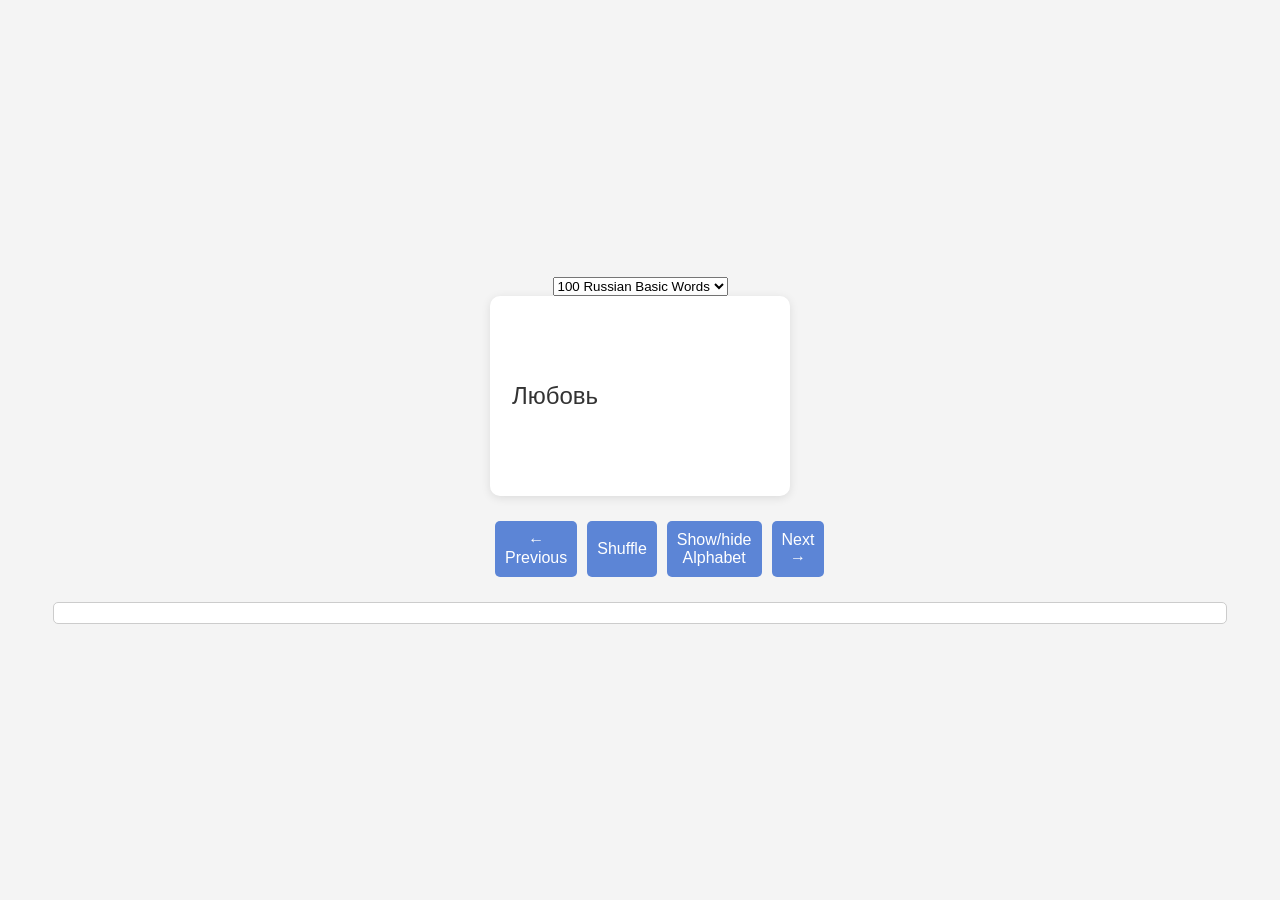
==== index.html @ ea162f00 "alphabet box cosmetic." ====
<!DOCTYPE html>
<html lang="en">
<head>
    <meta charset="UTF-8">
    <meta name="viewport" content="width=device-width, initial-scale=1.0">
    <title>Learn Cyrillic Alphabet</title>
    <style>
        body {
            font-family: Arial, sans-serif;
            background-color: #f4f4f4;
            display: flex;
            flex-direction: column;
            justify-content: center;
            align-items: center;
            height: 100vh;
            margin: 0;
        }
        .card {
            width: 300px;
            height: 200px;
            background-color: #fff;
            border-radius: 10px;
            box-shadow: 0 2px 10px rgba(0, 0, 0, 0.1);
            display: flex;
            justify-content: center;
            align-items: center;
            text-align: center;
            cursor: pointer;
            transition: transform 0.6s;
            transform-style: preserve-3d;
            position: relative;
            margin-bottom: 20px;
        }
        .card.flipped {
            transform: rotateY(180deg);
        }
        .card div {
            /*position: absolute;*/
            backface-visibility: hidden;
            width: 100%;
            height: 100%;
            display: flex;
            flex-direction: column;
            justify-content: center;
            align-items: center;
            font-size: 24px;
        }
        .front {
            color: #333;
        }
        .back {
            color: #555;
            transform: rotateY(180deg);
            display: flex;
            flex-direction: column;
            justify-content: space-between; /* Space out elements vertically */
            align-items: center;
            padding: 20px; /* Add padding for better spacing */
        }

        .pronunciation {
            font-size: 20px;
            color: #2d5c9f;
            font-style: italic;
        }

        .definition {
            font-size: 14px; /* Smaller font size for definition */
            color: #777; /* Lighter color for subtle appearance */
            align-self: flex-end; /* Align definition to the bottom */
        }
        .buttons {
            display: flex;
            justify-content: space-between;
            width: 300px;
        }
        button {
            padding: 10px;
            margin: 5px;
            border: none;
            border-radius: 5px;
            background-color: #5c85d6;
            color: white;
            cursor: pointer;
            font-size: 16px;
        }
        button:hover {
            background-color: #4a6fb5;
        }
        #speakBtn {
            font-size: 14px;
            position: absolute;
            top: 30px;
            left: 10px;
        }
        .wrapper {
            max-height: 300px;
            overflow-y: auto;
            border: 1px solid #ccc;
            border-radius: 5px;
            padding: 10px;
            margin-top: 20px;
            width: 90%;
            background-color: #fff;
        }

        #alphabetContainer{
            display: none; /* Initially hidden */
            
        }

    </style>
</head>
<body>

    <div class="card" id="flashcard">
        <div class="front" id="word">Слово</div>
        <div class="back">
            <div class="pronunciation" id="pronunciation">Slovo</div><span id="speakBtn">🗣️</span>
            <div class="definition" id="definition">Word</div>
        </div>
    </div>

    <div class="buttons">
        <button id="prevBtn">← Previous</button>
        <button id="shuffleBtn">Shuffle</button>
        <button id="toggleCyrillic">Show/hide Alphabet</button>
        <button id="nextBtn">Next →</button>
    </div>
    <div class="wrapper">
        <div id="alphabetContainer" class="alphabetContainer"></div>
    </div>

    <script>
        const dropdown = document.createElement("select");
        dropdown.id = "wordListDropdown";
        dropdown.innerHTML = `
            <option value="russian.json">100 Russian Basic Words</option>
            <option value="kyrgyz.json">50 Kyrgyz Words</option>
            <option value="kazakh.json">50 Kazakh Words</option>
            <option value="tajik.json">50 Tajik Words</option>
            <option value="uzbek.json">50 Uzbek Words</option>
            <option value="english.json">100 English Words</option>
            <option value="custom">Custom...</option>
        `;
        document.body.insertBefore(dropdown, document.body.firstChild);

        let currentIndex = 0;
        let shuffledWords = [];
        let words = []; // Initialize the words variable

        function shuffleArray(array) {
            for (let i = array.length - 1; i > 0; i--) {
                const j = Math.floor(Math.random() * (i + 1));
                [array[i], array[j]] = [array[j], array[i]];
            }
            return array;
        }

        async function loadWords(file) {
            const response = await fetch(file);
            const data = await response.json();
            words = data; // Store the loaded words in the global variable
            shuffledWords = shuffleArray(words);
            currentIndex = 0;
            showWord();
        }

        function showWord() {
            const word = shuffledWords[currentIndex];
            document.getElementById("word").innerText = word.display;
            document.getElementById("pronunciation").innerText = word.pronunciation;
            document.getElementById("definition").innerText = word.definition;
            document.getElementById("flashcard").classList.remove("flipped");
        }
        document.addEventListener("DOMContentLoaded", function() {


            document.getElementById("flashcard").addEventListener("click", function(event) {
                if (event.target.tagName !== "SPAN") { // Prevent flipping when clicking on the sound icon
                    this.classList.toggle("flipped");
                }
            });

            document.getElementById("nextBtn").addEventListener("click", function() {
                document.getElementById("flashcard").classList.remove("flipped");
                this.disabled = true; // Disable the button
                setTimeout(() => {
                    currentIndex = (currentIndex + 1) % shuffledWords.length;
                    showWord();
                    this.disabled = false; // Enable the button
                }, 500); // Delay of 500ms
            });

            document.getElementById("prevBtn").addEventListener("click", function() {
                currentIndex = (currentIndex - 1 + shuffledWords.length) % shuffledWords.length;
                showWord();
            });

            document.getElementById("shuffleBtn").addEventListener("click", function() {
                
                document.getElementById("flashcard").classList.remove("flipped");
                this.disabled = true; // Disable the button
                
                setTimeout(() => {
                    shuffledWords = shuffleArray([...words]);
                    currentIndex = 0;
                    showWord();
                    this.disabled = false; // Enable the button
                }, 500); // Delay of 500ms
                
            });

            dropdown.addEventListener("change", function() {
                const selectedFile = this.value;
                if (selectedFile === "custom") {
                    alert("Custom word list functionality not implemented yet.");
                } else {
                    loadWords(selectedFile);
                }
            });
            document.getElementById("toggleCyrillic").addEventListener("click", async function() {
                console.log("Toggle Cyrillic Alphabet button clicked");
                const alphabetContainer = document.getElementById("alphabetContainer");
                if (alphabetContainer.style.display === "none") {
                    const response = await fetch("cyrillic.html");
                    const alphabetHTML = await response.text();
                    alphabetContainer.innerHTML = alphabetHTML;
                    alphabetContainer.style.display = "block";
                } else {
                    alphabetContainer.style.display = "none";
                }
            });
            document.getElementById("speakBtn").addEventListener("click", function() {
                pronounceWord(shuffledWords[currentIndex].display);
                console.log("Pronouncing word:", shuffledWords[currentIndex].display);
            });
        });

        function pronounceWord(word) {
            const synth = window.speechSynthesis;
            if (synth) {
                const utterance = new SpeechSynthesisUtterance(word);
                utterance.lang = "ru-RU"; // Set language to Russian
                synth.speak(utterance);
            } else {
                console.error("Web Speech API is not supported in this browser.");
            }
        }

        // Load default word list
        loadWords("russian.json");

        // Initial shuffle and word display
        shuffledWords = shuffleArray([...words]);
        showWord();
/*
        const toggleAlphabetButton = document.createElement("button");
        toggleAlphabetButton.innerText = "Toggle Cyrillic Alphabet";
        toggleAlphabetButton.style.marginTop = "20px";
        document.body.appendChild(toggleAlphabetButton);

        const alphabetContainer = document.createElement("div");
        alphabetContainer.id = "alphabetContainer";
        alphabetContainer.style.display = "none";
        alphabetContainer.style.marginTop = "20px";
        document.body.appendChild(alphabetContainer);
*/
    </script>

</body>
</html>
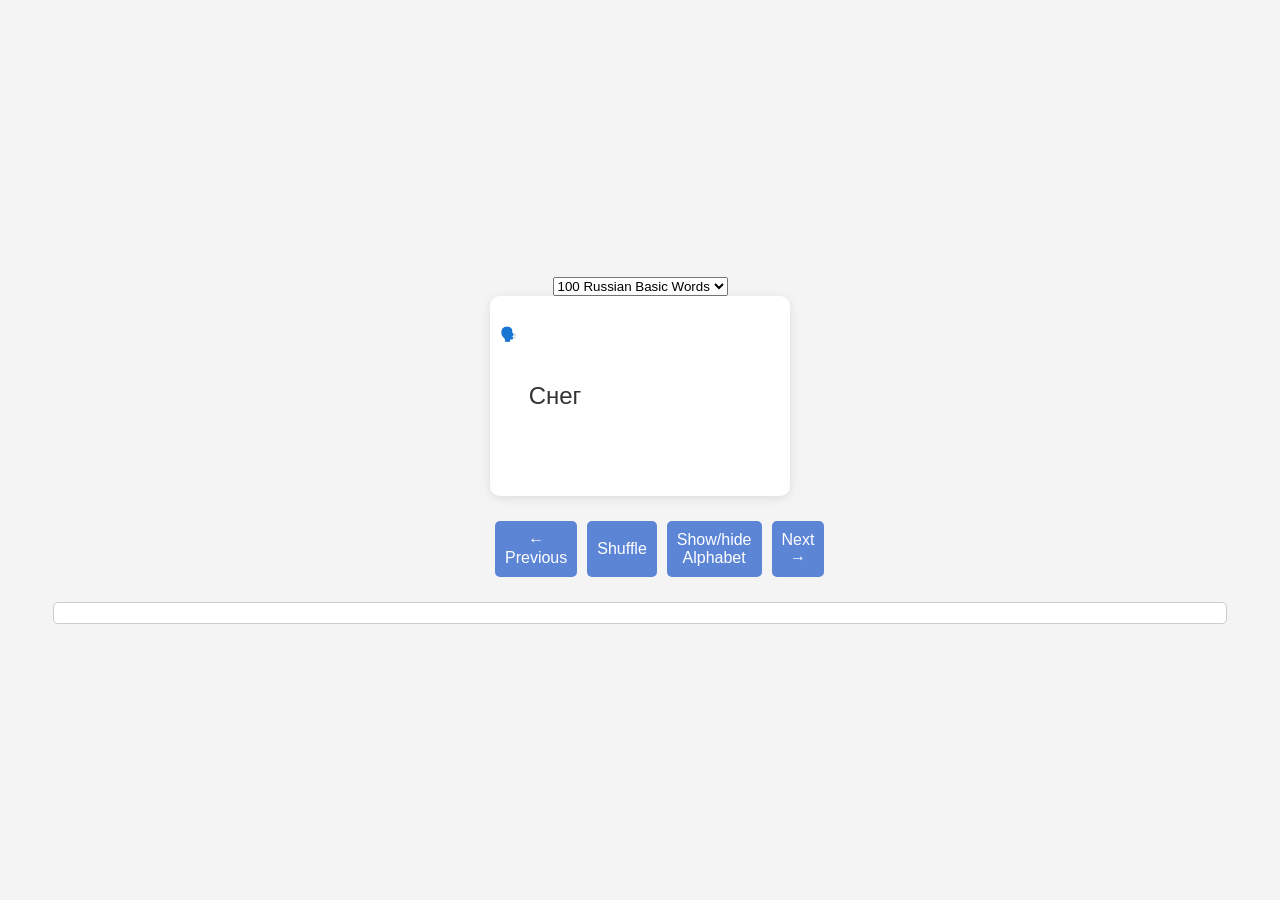
==== commit 119b22e9: "Sound on both sides" ====
--- a/index.html
+++ b/index.html
@@ -114,9 +114,9 @@
 <body>
 
     <div class="card" id="flashcard">
-        <div class="front" id="word">Слово</div>
+        <div class="front" id="word">Слово</div><span id="speakBtn">🗣️</span>
         <div class="back">
-            <div class="pronunciation" id="pronunciation">Slovo</div><span id="speakBtn">🗣️</span>
+            <div class="pronunciation" id="pronunciation">Slovo</div>
             <div class="definition" id="definition">Word</div>
         </div>
     </div>
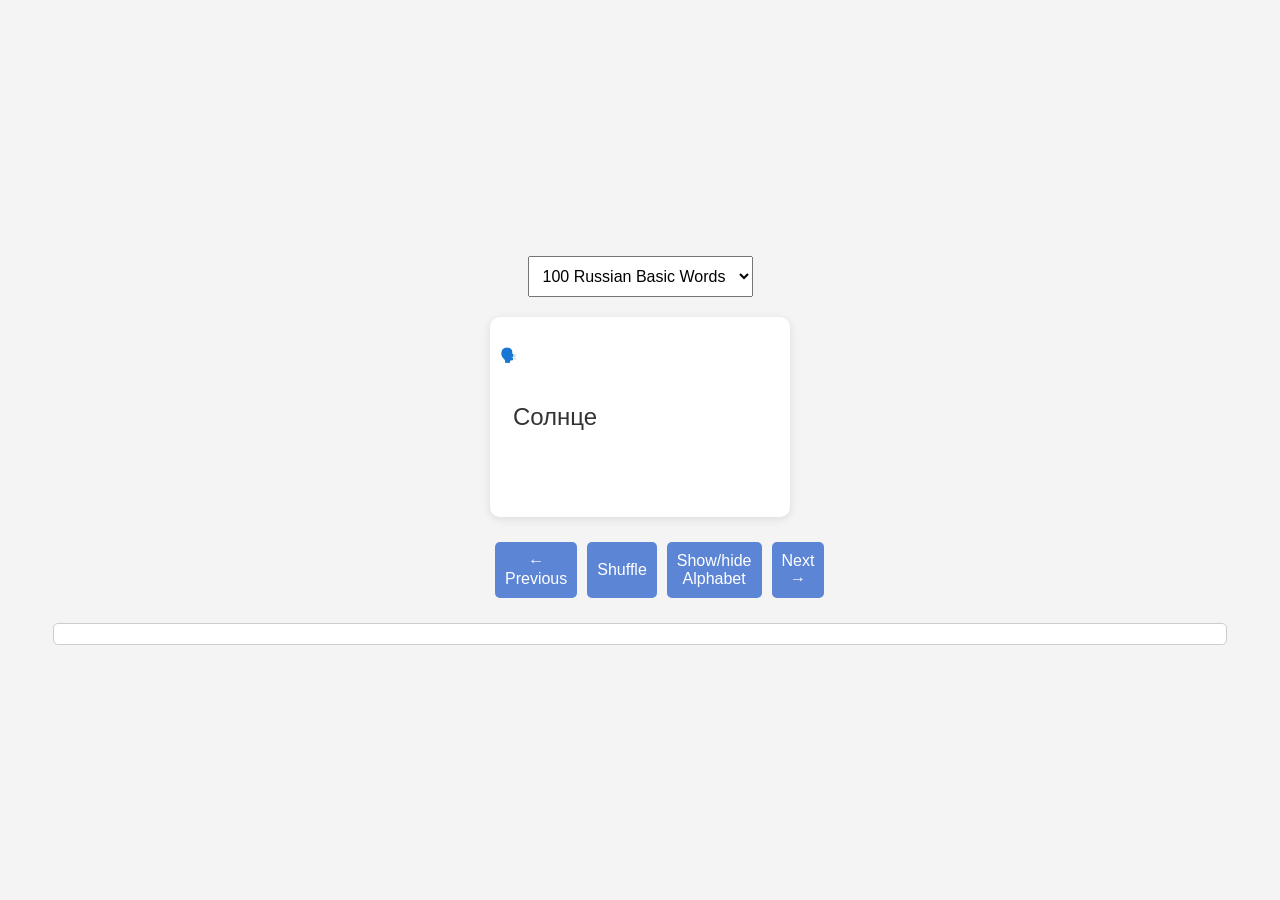
==== commit 7093ab5f: "Bigger dropdown" ====
--- a/index.html
+++ b/index.html
@@ -109,6 +109,12 @@
             
         }
 
+        #wordListDropdown {
+            font-size: 16px; /* Make the dropdown bigger */
+            padding: 10px; /* Add padding for better appearance */
+            margin-bottom: 20px; /* Add margin from the flashcard */
+        }
+
     </style>
 </head>
 <body>
@@ -141,7 +147,7 @@
             <option value="tajik.json">50 Tajik Words</option>
             <option value="uzbek.json">50 Uzbek Words</option>
             <option value="english.json">100 English Words</option>
-            <option value="custom">Custom...</option>
+            
         `;
         document.body.insertBefore(dropdown, document.body.firstChild);
 
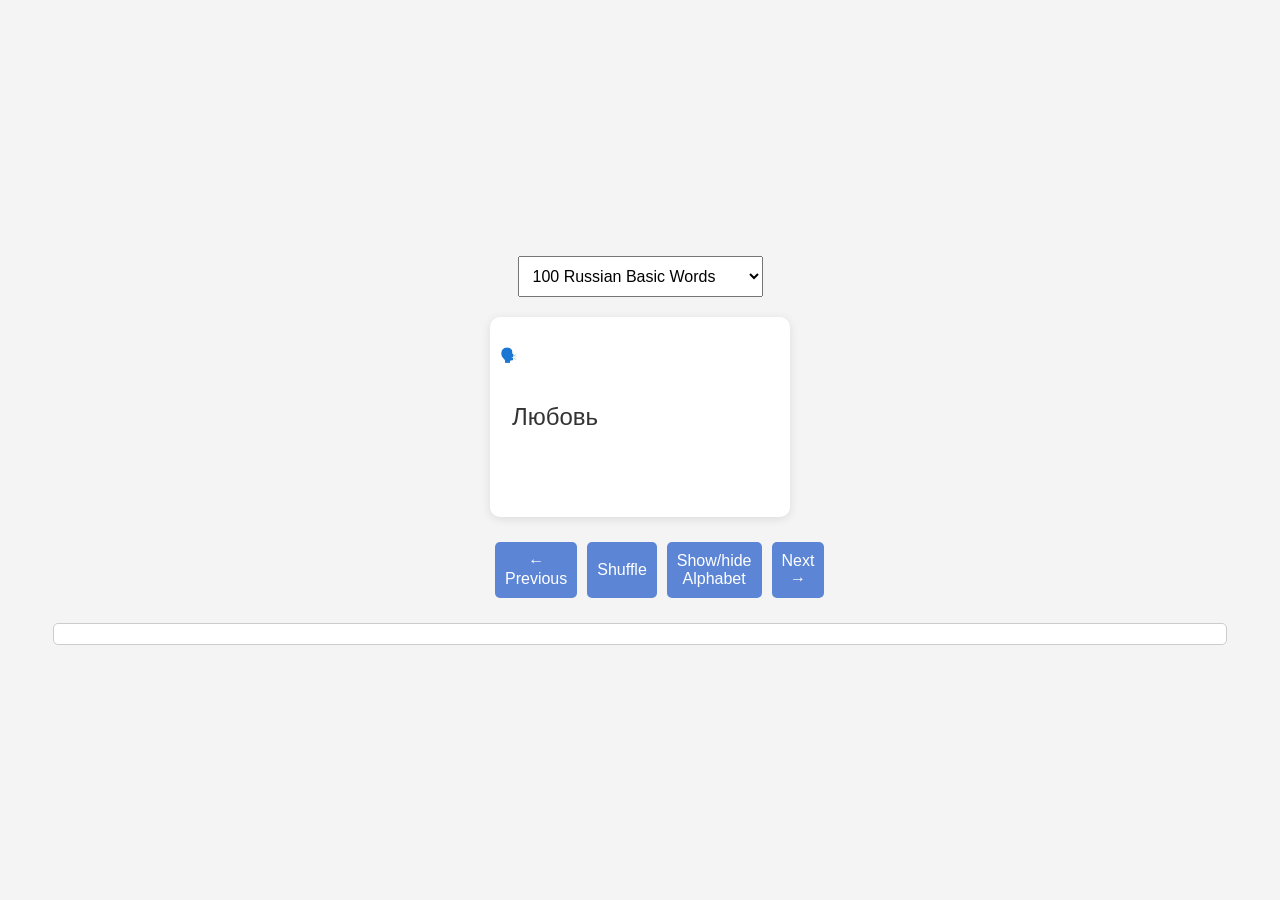
==== commit c0a798e2: "added Greek and English" ====
--- a/index.html
+++ b/index.html
@@ -146,7 +146,9 @@
             <option value="kazakh.json">50 Kazakh Words</option>
             <option value="tajik.json">50 Tajik Words</option>
             <option value="uzbek.json">50 Uzbek Words</option>
-            <option value="english.json">100 English Words</option>
+            <option value="english.json">100 English Words in Cyrillic</option>
+            <option value="english.json">100 English Words in Greek</option>
+            <option value="Greek.json">Greek Words</option>
             
         `;
         document.body.insertBefore(dropdown, document.body.firstChild);
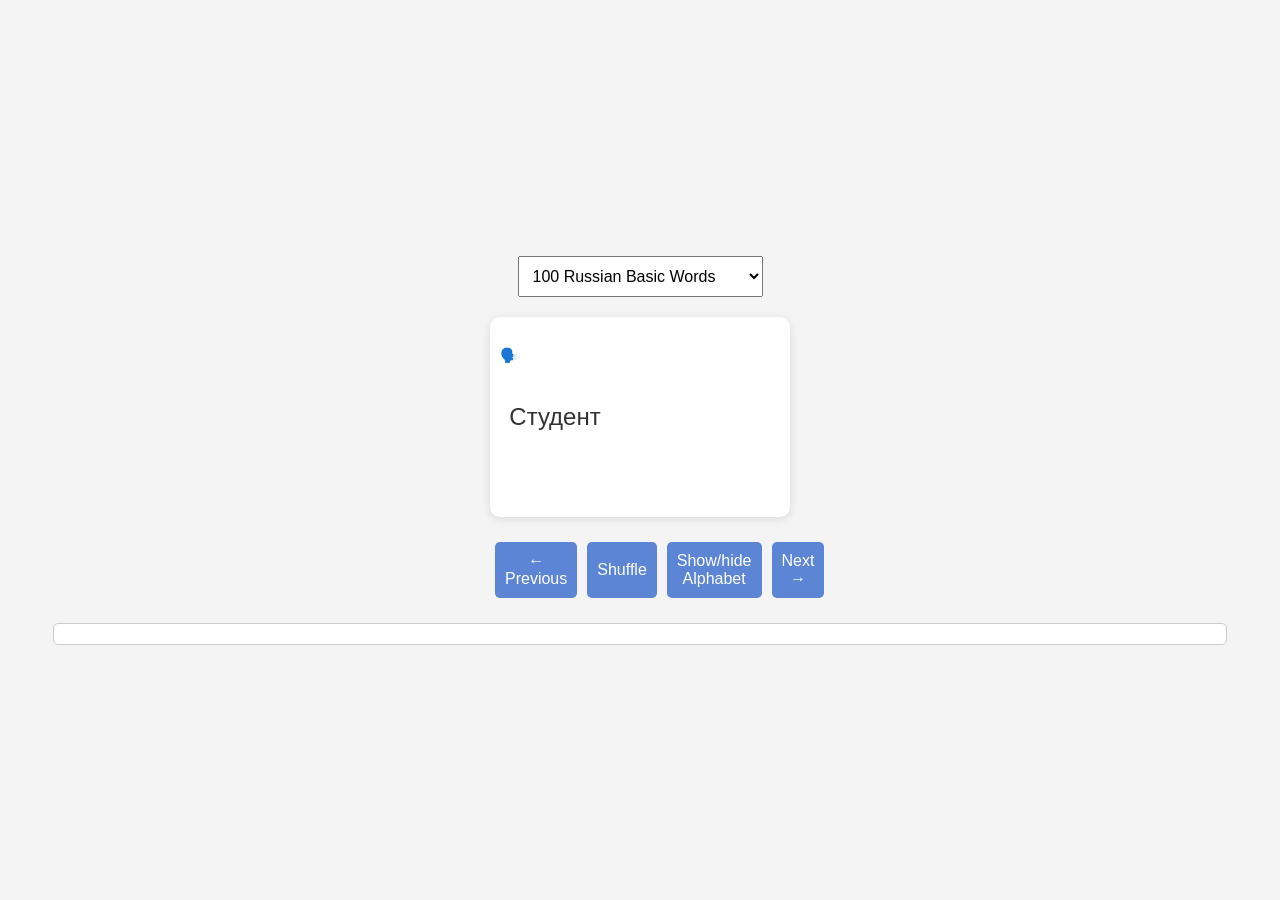
==== commit 3a9d8a2c: "Added alphabet and fix bug" ====
--- a/index.html
+++ b/index.html
@@ -147,7 +147,7 @@
             <option value="tajik.json">50 Tajik Words</option>
             <option value="uzbek.json">50 Uzbek Words</option>
             <option value="english.json">100 English Words in Cyrillic</option>
-            <option value="english.json">100 English Words in Greek</option>
+            <option value="eng-greek.json">100 English Words in Greek</option>
             <option value="Greek.json">Greek Words</option>
             
         `;
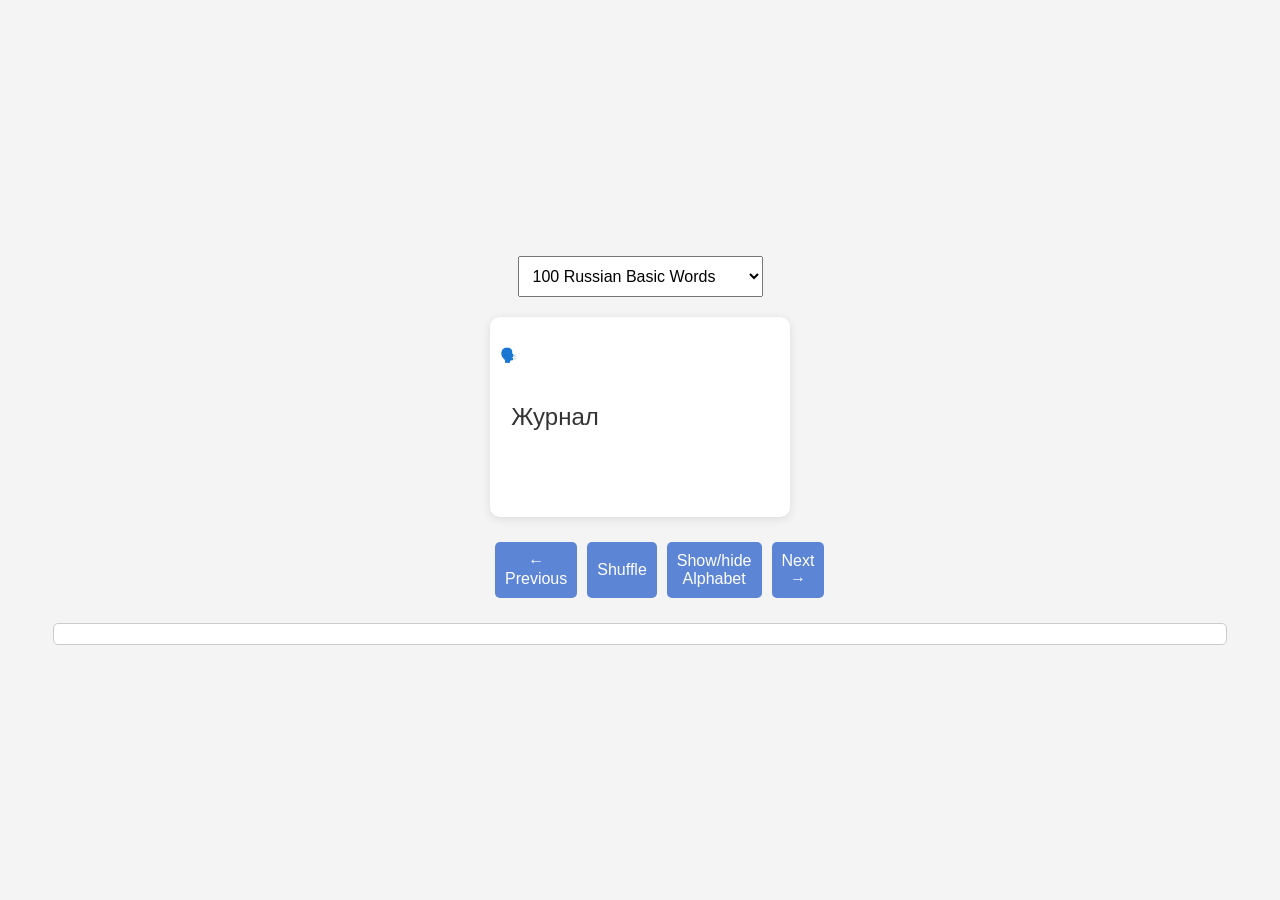
==== commit 804fc9d6: "pop greek" ====
--- a/index.html
+++ b/index.html
@@ -149,6 +149,7 @@
             <option value="english.json">100 English Words in Cyrillic</option>
             <option value="eng-greek.json">100 English Words in Greek</option>
             <option value="Greek.json">Greek Words</option>
+            <option value="popGreek.json">Pop Greek 1</option>
             
         `;
         document.body.insertBefore(dropdown, document.body.firstChild);
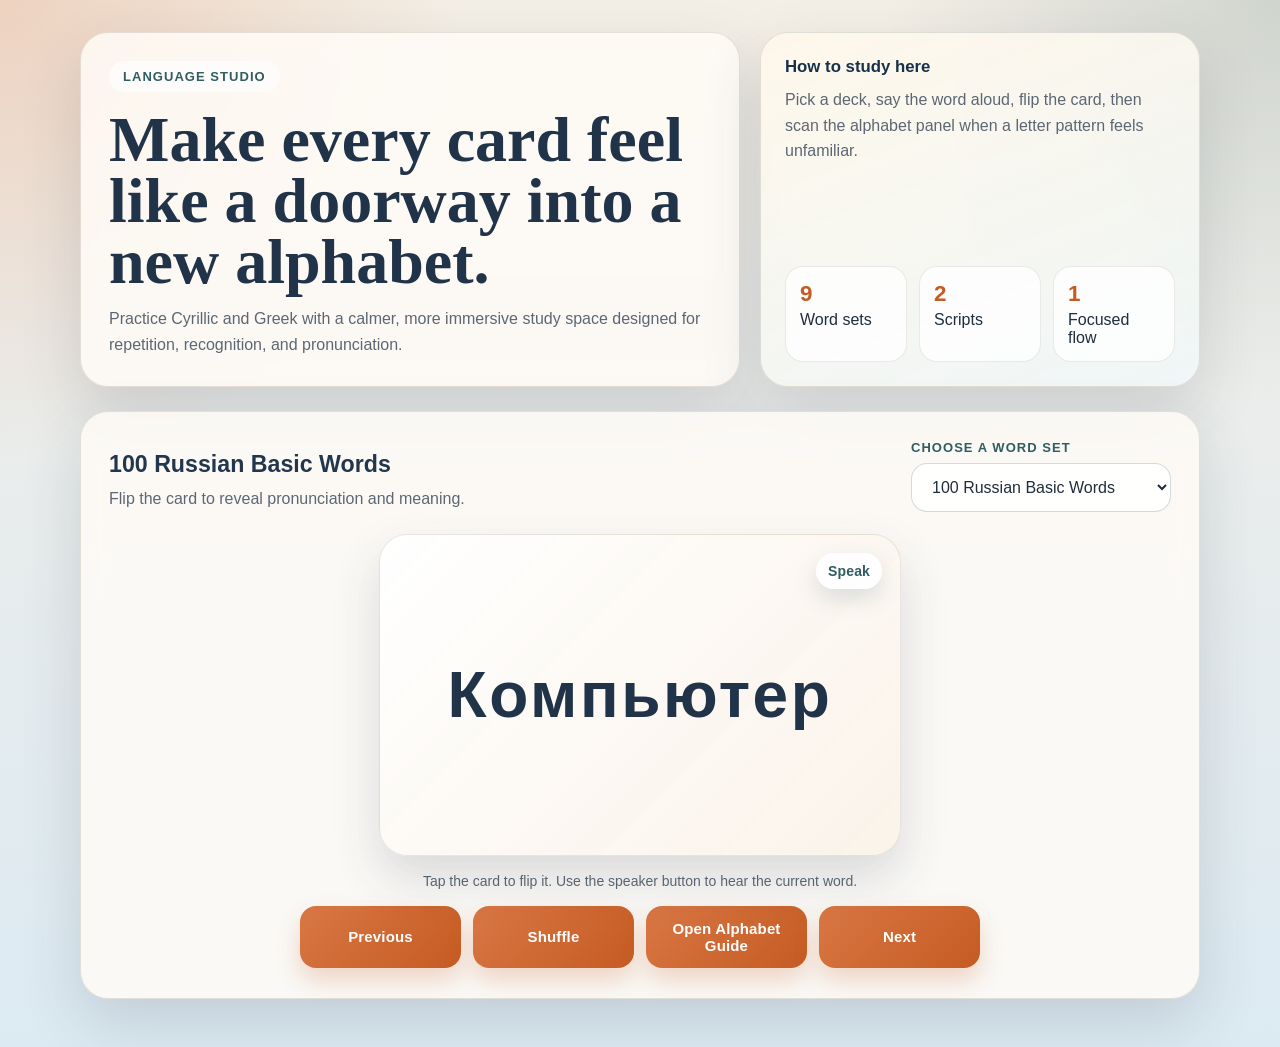
==== commit 18e2862e: "New Style (consolidated)" ====
--- a/index.html
+++ b/index.html
@@ -4,159 +4,85 @@
     <meta charset="UTF-8">
     <meta name="viewport" content="width=device-width, initial-scale=1.0">
     <title>Learn Cyrillic Alphabet</title>
-    <style>
-        body {
-            font-family: Arial, sans-serif;
-            background-color: #f4f4f4;
-            display: flex;
-            flex-direction: column;
-            justify-content: center;
-            align-items: center;
-            height: 100vh;
-            margin: 0;
-        }
-        .card {
-            width: 300px;
-            height: 200px;
-            background-color: #fff;
-            border-radius: 10px;
-            box-shadow: 0 2px 10px rgba(0, 0, 0, 0.1);
-            display: flex;
-            justify-content: center;
-            align-items: center;
-            text-align: center;
-            cursor: pointer;
-            transition: transform 0.6s;
-            transform-style: preserve-3d;
-            position: relative;
-            margin-bottom: 20px;
-        }
-        .card.flipped {
-            transform: rotateY(180deg);
-        }
-        .card div {
-            /*position: absolute;*/
-            backface-visibility: hidden;
-            width: 100%;
-            height: 100%;
-            display: flex;
-            flex-direction: column;
-            justify-content: center;
-            align-items: center;
-            font-size: 24px;
-        }
-        .front {
-            color: #333;
-        }
-        .back {
-            color: #555;
-            transform: rotateY(180deg);
-            display: flex;
-            flex-direction: column;
-            justify-content: space-between; /* Space out elements vertically */
-            align-items: center;
-            padding: 20px; /* Add padding for better spacing */
-        }
-
-        .pronunciation {
-            font-size: 20px;
-            color: #2d5c9f;
-            font-style: italic;
-        }
-
-        .definition {
-            font-size: 14px; /* Smaller font size for definition */
-            color: #777; /* Lighter color for subtle appearance */
-            align-self: flex-end; /* Align definition to the bottom */
-        }
-        .buttons {
-            display: flex;
-            justify-content: space-between;
-            width: 300px;
-        }
-        button {
-            padding: 10px;
-            margin: 5px;
-            border: none;
-            border-radius: 5px;
-            background-color: #5c85d6;
-            color: white;
-            cursor: pointer;
-            font-size: 16px;
-        }
-        button:hover {
-            background-color: #4a6fb5;
-        }
-        #speakBtn {
-            font-size: 14px;
-            position: absolute;
-            top: 30px;
-            left: 10px;
-        }
-        .wrapper {
-            max-height: 300px;
-            overflow-y: auto;
-            border: 1px solid #ccc;
-            border-radius: 5px;
-            padding: 10px;
-            margin-top: 20px;
-            width: 90%;
-            background-color: #fff;
-        }
-
-        #alphabetContainer{
-            display: none; /* Initially hidden */
-            
-        }
-
-        #wordListDropdown {
-            font-size: 16px; /* Make the dropdown bigger */
-            padding: 10px; /* Add padding for better appearance */
-            margin-bottom: 20px; /* Add margin from the flashcard */
-        }
-
-    </style>
+    <link rel="stylesheet" href="style.css">
 </head>
-<body>
-
-    <div class="card" id="flashcard">
-        <div class="front" id="word">Слово</div><span id="speakBtn">🗣️</span>
-        <div class="back">
-            <div class="pronunciation" id="pronunciation">Slovo</div>
-            <div class="definition" id="definition">Word</div>
-        </div>
-    </div>
-
-    <div class="buttons">
-        <button id="prevBtn">← Previous</button>
-        <button id="shuffleBtn">Shuffle</button>
-        <button id="toggleCyrillic">Show/hide Alphabet</button>
-        <button id="nextBtn">Next →</button>
-    </div>
-    <div class="wrapper">
-        <div id="alphabetContainer" class="alphabetContainer"></div>
-    </div>
+<body class="page-index">
+
+    <main class="page-shell">
+        <section class="hero">
+            <div class="hero-copy">
+                <div class="eyebrow">Language Studio</div>
+                <h1>Make every card feel like a doorway into a new alphabet.</h1>
+                <p>Practice Cyrillic and Greek with a calmer, more immersive study space designed for repetition, recognition, and pronunciation.</p>
+            </div>
+            <aside class="hero-note">
+                <div>
+                    <strong>How to study here</strong>
+                    <p>Pick a deck, say the word aloud, flip the card, then scan the alphabet panel when a letter pattern feels unfamiliar.</p>
+                </div>
+                <div class="micro-stats">
+                    <div><strong>9</strong><span>Word sets</span></div>
+                    <div><strong>2</strong><span>Scripts</span></div>
+                    <div><strong>1</strong><span>Focused flow</span></div>
+                </div>
+            </aside>
+        </section>
+
+        <section class="study-panel">
+            <div class="toolbar">
+                <div class="toolbar-copy">
+                    <h2 id="deckTitle">100 Russian Basic Words</h2>
+                    <p class="deck-subtitle" id="deckSubtitle">Flip the card to reveal pronunciation and meaning.</p>
+                </div>
+                <div class="control-group">
+                    <label for="wordListDropdown">Choose a word set</label>
+                    <select id="wordListDropdown">
+                        <option value="russian.json">100 Russian Basic Words</option>
+                        <option value="kyrgyz.json">50 Kyrgyz Words</option>
+                        <option value="kazakh.json">50 Kazakh Words</option>
+                        <option value="tajik.json">50 Tajik Words</option>
+                        <option value="uzbek.json">50 Uzbek Words</option>
+                        <option value="english.json">100 English Words in Cyrillic</option>
+                        <option value="eng-greek.json">100 English Words in Greek</option>
+                        <option value="Greek.json">Greek Words</option>
+                        <option value="popGreek.json">Pop Greek 1</option>
+                    </select>
+                </div>
+            </div>
+
+            <div class="card-stage">
+                <div class="card" id="flashcard">
+                    <button type="button" id="speakBtn" aria-label="Pronounce current word">Speak</button>
+                    <div class="card-face front" id="word">Слово</div>
+                    <div class="card-face back">
+                        <div class="card-meta"><span>Pronunciation</span><span>Meaning</span></div>
+                        <div class="pronunciation" id="pronunciation">Slovo</div>
+                        <div class="definition" id="definition">Word</div>
+                    </div>
+                </div>
+
+                <p class="study-hint">Tap the card to flip it. Use the speaker button to hear the current word.</p>
+
+                <div class="buttons">
+                    <button id="prevBtn">Previous</button>
+                    <button id="shuffleBtn">Shuffle</button>
+                    <button id="toggleCyrillic">Open Alphabet Guide</button>
+                    <button id="nextBtn">Next</button>
+                </div>
+            </div>
+
+            <div class="wrapper" id="alphabetWrapper">
+                <div id="alphabetContainer" class="alphabetContainer"></div>
+            </div>
+        </section>
+    </main>
 
     <script>
-        const dropdown = document.createElement("select");
-        dropdown.id = "wordListDropdown";
-        dropdown.innerHTML = `
-            <option value="russian.json">100 Russian Basic Words</option>
-            <option value="kyrgyz.json">50 Kyrgyz Words</option>
-            <option value="kazakh.json">50 Kazakh Words</option>
-            <option value="tajik.json">50 Tajik Words</option>
-            <option value="uzbek.json">50 Uzbek Words</option>
-            <option value="english.json">100 English Words in Cyrillic</option>
-            <option value="eng-greek.json">100 English Words in Greek</option>
-            <option value="Greek.json">Greek Words</option>
-            <option value="popGreek.json">Pop Greek 1</option>
-            
-        `;
-        document.body.insertBefore(dropdown, document.body.firstChild);
-
+        const dropdown = document.getElementById("wordListDropdown");
         let currentIndex = 0;
         let shuffledWords = [];
-        let words = []; // Initialize the words variable
+        let words = [];
+        let alphabetLoaded = false;
 
         function shuffleArray(array) {
             for (let i = array.length - 1; i > 0; i--) {
@@ -166,16 +92,26 @@
             return array;
         }
 
+        function updateDeckText() {
+            const selectedOption = dropdown.options[dropdown.selectedIndex];
+            document.getElementById("deckTitle").innerText = selectedOption.text;
+            document.getElementById("deckSubtitle").innerText = "Flip the card to reveal pronunciation and meaning.";
+        }
+
         async function loadWords(file) {
             const response = await fetch(file);
             const data = await response.json();
-            words = data; // Store the loaded words in the global variable
-            shuffledWords = shuffleArray(words);
+            words = data;
+            shuffledWords = shuffleArray([...words]);
             currentIndex = 0;
+            updateDeckText();
             showWord();
         }
 
         function showWord() {
+            if (!shuffledWords.length) {
+                return;
+            }
             const word = shuffledWords[currentIndex];
             document.getElementById("word").innerText = word.display;
             document.getElementById("pronunciation").innerText = word.pronunciation;
@@ -183,15 +119,16 @@
             document.getElementById("flashcard").classList.remove("flipped");
         }
         document.addEventListener("DOMContentLoaded", function() {
-
-
             document.getElementById("flashcard").addEventListener("click", function(event) {
-                if (event.target.tagName !== "SPAN") { // Prevent flipping when clicking on the sound icon
+                if (event.target.tagName !== "BUTTON") {
                     this.classList.toggle("flipped");
                 }
             });
 
             document.getElementById("nextBtn").addEventListener("click", function() {
+                if (!shuffledWords.length) {
+                    return;
+                }
                 document.getElementById("flashcard").classList.remove("flipped");
                 this.disabled = true; // Disable the button
                 setTimeout(() => {
@@ -202,11 +139,17 @@
             });
 
             document.getElementById("prevBtn").addEventListener("click", function() {
+                if (!shuffledWords.length) {
+                    return;
+                }
                 currentIndex = (currentIndex - 1 + shuffledWords.length) % shuffledWords.length;
                 showWord();
             });
 
             document.getElementById("shuffleBtn").addEventListener("click", function() {
+                if (!words.length) {
+                    return;
+                }
                 
                 document.getElementById("flashcard").classList.remove("flipped");
                 this.disabled = true; // Disable the button
@@ -229,21 +172,33 @@
                 }
             });
             document.getElementById("toggleCyrillic").addEventListener("click", async function() {
-                console.log("Toggle Cyrillic Alphabet button clicked");
+                const alphabetWrapper = document.getElementById("alphabetWrapper");
                 const alphabetContainer = document.getElementById("alphabetContainer");
-                if (alphabetContainer.style.display === "none") {
-                    const response = await fetch("cyrillic.html");
-                    const alphabetHTML = await response.text();
-                    alphabetContainer.innerHTML = alphabetHTML;
-                    alphabetContainer.style.display = "block";
+                if (!alphabetLoaded) {
+                    const alphabetFrame = document.createElement("iframe");
+                    alphabetFrame.src = "cyrillic.html";
+                    alphabetFrame.className = "alphabet-frame";
+                    alphabetFrame.title = "Alphabet guide";
+                    alphabetContainer.appendChild(alphabetFrame);
+                    alphabetLoaded = true;
+                }
+
+                const isVisible = alphabetWrapper.classList.toggle("visible");
+                this.innerText = isVisible ? "Hide Alphabet Guide" : "Open Alphabet Guide";
+
+                if (isVisible) {
+                    alphabetWrapper.scrollIntoView({ behavior: "smooth", block: "nearest" });
                 } else {
-                    alphabetContainer.style.display = "none";
+                    alphabetContainer.blur();
                 }
             });
             document.getElementById("speakBtn").addEventListener("click", function() {
-                pronounceWord(shuffledWords[currentIndex].display);
-                console.log("Pronouncing word:", shuffledWords[currentIndex].display);
-            });
+                if (shuffledWords.length) {
+                    pronounceWord(shuffledWords[currentIndex].display);
+                }
+            });
+
+            updateDeckText();
         });
 
         function pronounceWord(word) {
@@ -259,22 +214,6 @@
 
         // Load default word list
         loadWords("russian.json");
-
-        // Initial shuffle and word display
-        shuffledWords = shuffleArray([...words]);
-        showWord();
-/*
-        const toggleAlphabetButton = document.createElement("button");
-        toggleAlphabetButton.innerText = "Toggle Cyrillic Alphabet";
-        toggleAlphabetButton.style.marginTop = "20px";
-        document.body.appendChild(toggleAlphabetButton);
-
-        const alphabetContainer = document.createElement("div");
-        alphabetContainer.id = "alphabetContainer";
-        alphabetContainer.style.display = "none";
-        alphabetContainer.style.marginTop = "20px";
-        document.body.appendChild(alphabetContainer);
-*/
     </script>
 
 </body>
--- a/style.css
+++ b/style.css
@@ -0,0 +1,494 @@
+:root {
+    --font-sans: "Avenir Next", "Segoe UI", sans-serif;
+    --font-serif: Georgia, "Times New Roman", serif;
+}
+
+body {
+    font-family: var(--font-sans);
+    margin: 0;
+    color: var(--text);
+}
+
+body.page-index {
+    --bg-top: #f4efe6;
+    --bg-bottom: #dceaf3;
+    --panel: rgba(255, 252, 247, 0.84);
+    --panel-strong: #fffaf2;
+    --border: rgba(102, 86, 60, 0.16);
+    --text: #1f2d3d;
+    --muted: #5c6773;
+    --accent: #d97745;
+    --accent-strong: #c55b22;
+    --secondary: #2f5d62;
+    --shadow: 0 24px 60px rgba(49, 54, 68, 0.16);
+    background:
+        radial-gradient(circle at top left, rgba(217, 119, 69, 0.24), transparent 28%),
+        radial-gradient(circle at top right, rgba(47, 93, 98, 0.18), transparent 24%),
+        linear-gradient(180deg, var(--bg-top), var(--bg-bottom));
+    min-height: 100vh;
+    padding: 32px 20px 48px;
+    box-sizing: border-box;
+}
+
+body.page-alphabet {
+    --bg-top: #fbf4e8;
+    --bg-bottom: #dbeaf0;
+    --panel: rgba(255, 250, 243, 0.9);
+    --border: rgba(89, 78, 62, 0.14);
+    --text: #203349;
+    --muted: #5e6773;
+    --accent: #d97745;
+    --accent-soft: rgba(217, 119, 69, 0.14);
+    --shadow: 0 20px 50px rgba(42, 52, 69, 0.14);
+    background:
+        radial-gradient(circle at top left, rgba(217, 119, 69, 0.22), transparent 24%),
+        radial-gradient(circle at top right, rgba(52, 98, 104, 0.16), transparent 20%),
+        linear-gradient(180deg, var(--bg-top), var(--bg-bottom));
+    padding: 28px 18px 36px;
+}
+
+body.page-index .page-shell {
+    max-width: 1120px;
+    margin: 0 auto;
+    display: grid;
+    gap: 24px;
+}
+
+body.page-index .hero {
+    display: grid;
+    grid-template-columns: minmax(0, 1.2fr) minmax(280px, 0.8fr);
+    gap: 20px;
+    align-items: stretch;
+}
+
+body.page-index .hero-copy,
+body.page-index .hero-note,
+body.page-index .study-panel,
+body.page-index .wrapper {
+    background: var(--panel);
+    backdrop-filter: blur(12px);
+    border: 1px solid var(--border);
+    border-radius: 28px;
+    box-shadow: var(--shadow);
+}
+
+body.page-index .hero-copy {
+    padding: 28px;
+}
+
+body.page-index .eyebrow {
+    display: inline-flex;
+    align-items: center;
+    gap: 8px;
+    padding: 8px 14px;
+    border-radius: 999px;
+    background: rgba(255, 255, 255, 0.58);
+    color: var(--secondary);
+    font-size: 13px;
+    font-weight: 700;
+    letter-spacing: 0.08em;
+    text-transform: uppercase;
+}
+
+body.page-index h1 {
+    font-family: var(--font-serif);
+    font-size: clamp(2.4rem, 5vw, 4.4rem);
+    line-height: 0.95;
+    margin: 18px 0 14px;
+    color: #213349;
+}
+
+body.page-index .hero-copy p,
+body.page-index .hero-note p,
+body.page-index .study-hint,
+body.page-index .deck-subtitle {
+    color: var(--muted);
+    line-height: 1.6;
+    margin: 0;
+}
+
+body.page-index .hero-note {
+    padding: 24px;
+    display: flex;
+    flex-direction: column;
+    justify-content: space-between;
+    background: linear-gradient(160deg, rgba(255, 248, 235, 0.92), rgba(240, 247, 248, 0.88));
+}
+
+body.page-index .hero-note strong {
+    display: block;
+    font-size: 1.05rem;
+    margin-bottom: 10px;
+    color: #183149;
+}
+
+body.page-index .micro-stats {
+    display: grid;
+    grid-template-columns: repeat(3, minmax(0, 1fr));
+    gap: 12px;
+    margin-top: 18px;
+}
+
+body.page-index .micro-stats div {
+    padding: 14px;
+    border-radius: 18px;
+    background: rgba(255, 255, 255, 0.72);
+    border: 1px solid rgba(102, 86, 60, 0.12);
+}
+
+body.page-index .micro-stats strong {
+    display: block;
+    font-size: 1.4rem;
+    color: var(--accent-strong);
+    margin-bottom: 4px;
+}
+
+body.page-index .study-panel {
+    padding: 28px;
+}
+
+body.page-index .toolbar {
+    display: flex;
+    flex-wrap: wrap;
+    justify-content: space-between;
+    align-items: end;
+    gap: 16px;
+    margin-bottom: 22px;
+}
+
+body.page-index .toolbar-copy h2 {
+    margin: 0 0 8px;
+    font-size: 1.45rem;
+    color: #22364d;
+}
+
+body.page-index .control-group {
+    min-width: 260px;
+}
+
+body.page-index .control-group label {
+    display: block;
+    font-size: 13px;
+    font-weight: 700;
+    text-transform: uppercase;
+    letter-spacing: 0.08em;
+    color: var(--secondary);
+    margin-bottom: 8px;
+}
+
+body.page-index #wordListDropdown {
+    width: 100%;
+    font-size: 16px;
+    padding: 14px 16px;
+    border-radius: 16px;
+    border: 1px solid rgba(47, 93, 98, 0.22);
+    background: rgba(255, 255, 255, 0.88);
+    color: var(--text);
+    box-sizing: border-box;
+}
+
+body.page-index .card-stage {
+    display: grid;
+    justify-items: center;
+    gap: 14px;
+}
+
+body.page-index .card {
+    width: min(100%, 520px);
+    height: 320px;
+    background: linear-gradient(135deg, rgba(255, 255, 255, 0.95), rgba(250, 242, 232, 0.92));
+    border: 1px solid rgba(102, 86, 60, 0.14);
+    border-radius: 28px;
+    box-shadow: 0 22px 48px rgba(45, 57, 75, 0.16);
+    display: flex;
+    justify-content: center;
+    align-items: center;
+    text-align: center;
+    cursor: pointer;
+    transition: transform 0.6s;
+    transform-style: preserve-3d;
+    position: relative;
+    overflow: hidden;
+}
+
+body.page-index .card.flipped {
+    transform: rotateY(180deg);
+}
+
+body.page-index .card-face {
+    position: absolute;
+    inset: 0;
+    backface-visibility: hidden;
+    display: flex;
+    flex-direction: column;
+    justify-content: center;
+    align-items: center;
+    padding: 28px;
+    box-sizing: border-box;
+}
+
+body.page-index .front {
+    color: #213349;
+    font-size: clamp(2.4rem, 8vw, 4rem);
+    font-weight: 700;
+    letter-spacing: 0.04em;
+}
+
+body.page-index .back {
+    color: var(--text);
+    transform: rotateY(180deg);
+    justify-content: space-between;
+    background: linear-gradient(150deg, rgba(244, 250, 250, 0.98), rgba(255, 248, 240, 0.96));
+}
+
+body.page-index .pronunciation {
+    font-size: clamp(1.6rem, 4vw, 2.1rem);
+    color: #2d5c9f;
+    font-style: italic;
+    margin-top: auto;
+}
+
+body.page-index .definition {
+    font-size: 1rem;
+    color: var(--muted);
+    margin-bottom: auto;
+    max-width: 24ch;
+}
+
+body.page-index .card-meta {
+    align-self: stretch;
+    display: flex;
+    justify-content: space-between;
+    align-items: center;
+    font-size: 12px;
+    font-weight: 700;
+    letter-spacing: 0.08em;
+    text-transform: uppercase;
+    color: rgba(47, 93, 98, 0.74);
+}
+
+body.page-index .study-hint {
+    font-size: 14px;
+    text-align: center;
+}
+
+body.page-index .buttons {
+    display: grid;
+    grid-template-columns: repeat(4, minmax(0, 1fr));
+    gap: 12px;
+    width: min(100%, 680px);
+}
+
+body.page-index button {
+    padding: 14px 16px;
+    border: 0;
+    border-radius: 16px;
+    background: linear-gradient(135deg, var(--accent), var(--accent-strong));
+    color: white;
+    cursor: pointer;
+    font-size: 15px;
+    font-weight: 700;
+    letter-spacing: 0.01em;
+    box-shadow: 0 12px 24px rgba(197, 91, 34, 0.24);
+    transition: transform 0.18s ease, box-shadow 0.18s ease, opacity 0.18s ease;
+}
+
+body.page-index button:hover {
+    transform: translateY(-1px);
+    box-shadow: 0 16px 28px rgba(197, 91, 34, 0.28);
+}
+
+body.page-index button:disabled {
+    opacity: 0.6;
+    cursor: not-allowed;
+}
+
+body.page-index #speakBtn {
+    font-size: 14px;
+    position: absolute;
+    top: 18px;
+    right: 18px;
+    left: auto;
+    padding: 10px 12px;
+    border-radius: 999px;
+    background: rgba(255, 255, 255, 0.9);
+    color: var(--secondary);
+    box-shadow: 0 10px 22px rgba(47, 93, 98, 0.16);
+    z-index: 2;
+}
+
+body.page-index .wrapper {
+    max-height: 0;
+    overflow: hidden;
+    padding: 0;
+    margin-top: 0;
+    width: 100%;
+    background-color: rgba(255, 251, 245, 0.8);
+    transition: max-height 0.35s ease, padding 0.35s ease, margin-top 0.35s ease;
+}
+
+body.page-index .wrapper.visible {
+    max-height: 820px;
+    overflow-y: auto;
+    padding: 16px;
+    margin-top: 20px;
+}
+
+body.page-index #alphabetContainer {
+    min-height: 120px;
+}
+
+body.page-index .alphabet-frame {
+    width: 100%;
+    min-height: 760px;
+    border: 0;
+    border-radius: 22px;
+    background: transparent;
+}
+
+body.page-alphabet .alphabet-section {
+    max-width: 1100px;
+    margin: 0 auto 24px;
+    background: var(--panel);
+    border: 1px solid var(--border);
+    border-radius: 24px;
+    box-shadow: var(--shadow);
+    overflow: hidden;
+    backdrop-filter: blur(12px);
+}
+
+body.page-alphabet .alphabet-toggle {
+    cursor: pointer;
+    list-style: none;
+    padding: 22px 24px;
+    font-size: 28px;
+    font-weight: bold;
+    text-align: left;
+    color: var(--text);
+    background: linear-gradient(135deg, rgba(255, 251, 245, 0.92), rgba(245, 250, 251, 0.9));
+}
+
+body.page-alphabet .alphabet-toggle::-webkit-details-marker {
+    display: none;
+}
+
+body.page-alphabet .alphabet-toggle::after {
+    content: "+";
+    float: right;
+    font-size: 24px;
+    line-height: 1;
+    color: var(--accent);
+}
+
+body.page-alphabet .alphabet-section[open] .alphabet-toggle::after {
+    content: "−";
+}
+
+body.page-alphabet .alphabet-content {
+    padding: 22px;
+}
+
+body.page-alphabet .card-container {
+    display: flex;
+    flex-wrap: wrap;
+    gap: 16px;
+    justify-content: center;
+}
+
+body.page-alphabet .alphaCard {
+    width: 120px;
+    border: 1px solid rgba(89, 78, 62, 0.12);
+    border-radius: 18px;
+    padding: 14px 12px;
+    text-align: center;
+    box-shadow: 0 12px 28px rgba(44, 54, 71, 0.08);
+    background: linear-gradient(180deg, rgba(255, 255, 255, 0.96), rgba(249, 244, 235, 0.92));
+    transition: transform 0.18s ease, box-shadow 0.18s ease;
+}
+
+body.page-alphabet .alphaCard .letter {
+    font-size: 34px;
+    font-weight: bold;
+    color: var(--text);
+    margin-bottom: 10px;
+    line-height: 1.2;
+}
+
+body.page-alphabet .alphaCard .details {
+    font-size: 12px;
+    color: var(--muted);
+    text-transform: uppercase;
+    letter-spacing: 0.06em;
+}
+
+body.page-alphabet .alphaCard .example {
+    font-size: 11px;
+    color: var(--muted);
+    margin-top: 8px;
+    line-height: 1.4;
+}
+
+body.page-alphabet .alphaCard:hover {
+    transform: translateY(-3px);
+    box-shadow: 0 16px 30px rgba(44, 54, 71, 0.12);
+}
+
+body.page-alphabet .alphabet-section[open] .alphabet-toggle {
+    border-bottom: 1px solid var(--accent-soft);
+}
+
+@media (max-width: 860px) {
+    body.page-index .hero {
+        grid-template-columns: 1fr;
+    }
+
+    body.page-index .buttons {
+        grid-template-columns: repeat(2, minmax(0, 1fr));
+    }
+}
+
+@media (max-width: 600px) {
+    body.page-index {
+        padding: 20px 14px 36px;
+    }
+
+    body.page-index .hero-copy,
+    body.page-index .hero-note,
+    body.page-index .study-panel {
+        border-radius: 22px;
+        padding: 20px;
+    }
+
+    body.page-index .micro-stats {
+        grid-template-columns: 1fr;
+    }
+
+    body.page-index .card {
+        height: 260px;
+        border-radius: 22px;
+    }
+
+    body.page-index .buttons {
+        grid-template-columns: 1fr;
+    }
+
+    body.page-index #speakBtn {
+        top: 14px;
+        right: 14px;
+    }
+
+    body.page-alphabet .alphabet-toggle {
+        font-size: 22px;
+        padding-right: 16px;
+        padding-left: 16px;
+    }
+
+    body.page-alphabet .alphabet-content {
+        padding: 16px;
+    }
+
+    body.page-alphabet .alphaCard {
+        width: 100%;
+        font-size: 14px;
+    }
+}
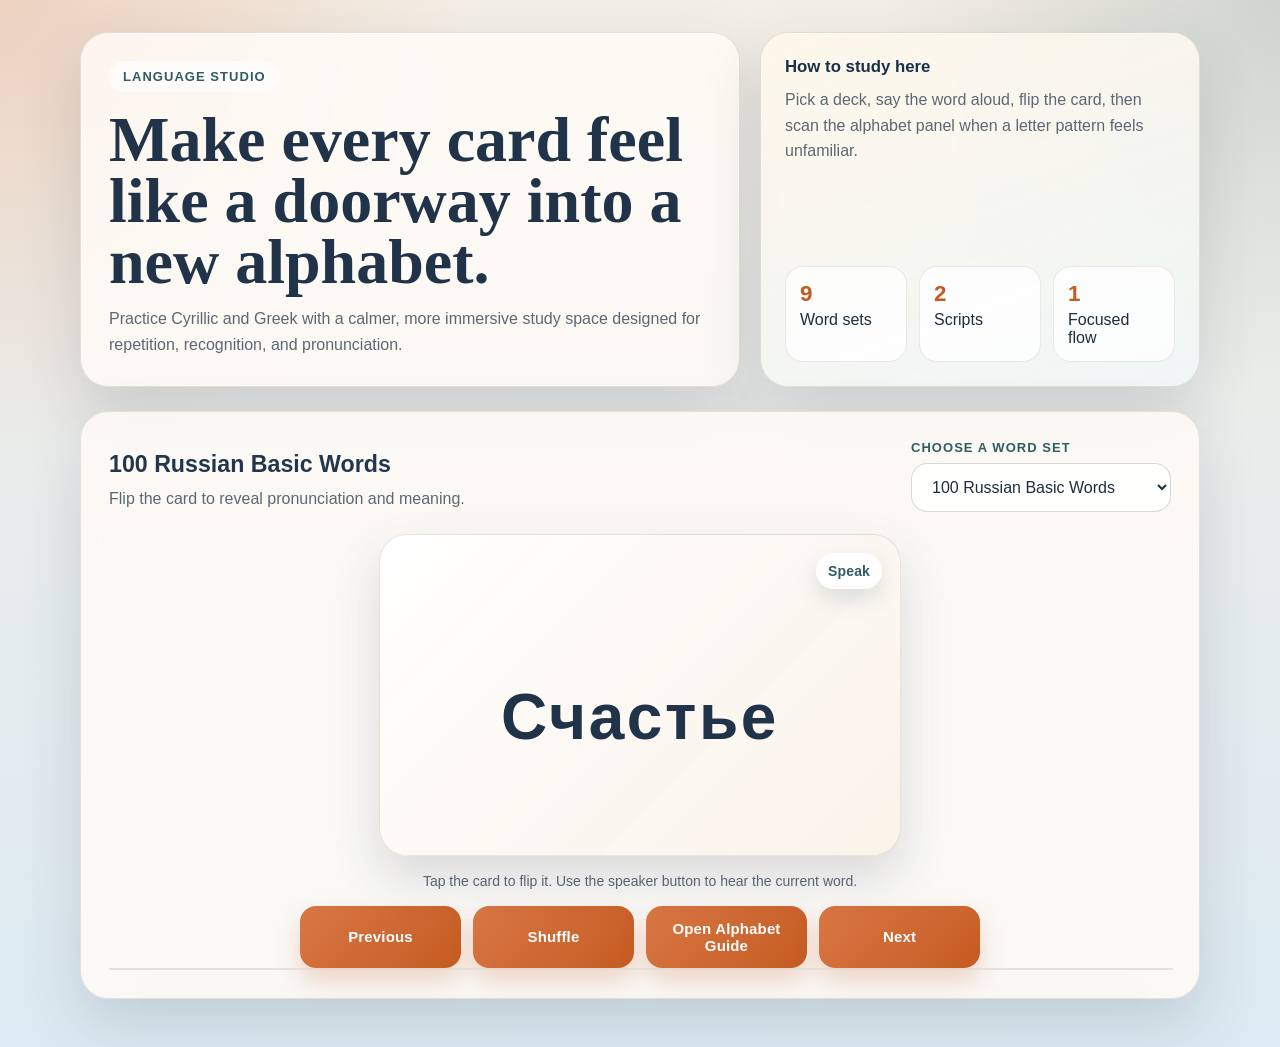
==== commit d290a500: "flip fix" ====
--- a/index.html
+++ b/index.html
@@ -53,11 +53,13 @@
             <div class="card-stage">
                 <div class="card" id="flashcard">
                     <button type="button" id="speakBtn" aria-label="Pronounce current word">Speak</button>
-                    <div class="card-face front" id="word">Слово</div>
-                    <div class="card-face back">
-                        <div class="card-meta"><span>Pronunciation</span><span>Meaning</span></div>
-                        <div class="pronunciation" id="pronunciation">Slovo</div>
-                        <div class="definition" id="definition">Word</div>
+                    <div class="card-inner">
+                        <div class="card-face front" id="word">Слово</div>
+                        <div class="card-face back">
+                            <div class="card-meta"><span>Pronunciation</span><span>Meaning</span></div>
+                            <div class="pronunciation" id="pronunciation">Slovo</div>
+                            <div class="definition" id="definition">Word</div>
+                        </div>
                     </div>
                 </div>
 
--- a/style.css
+++ b/style.css
@@ -191,6 +191,8 @@
     display: grid;
     justify-items: center;
     gap: 14px;
+    perspective: 1200px;
+    -webkit-perspective: 1200px;
 }
 
 body.page-index .card {
@@ -205,25 +207,37 @@
     align-items: center;
     text-align: center;
     cursor: pointer;
+    position: relative;
+    overflow: hidden;
+}
+
+body.page-index .card-inner {
+    position: relative;
+    width: 100%;
+    height: 100%;
     transition: transform 0.6s;
     transform-style: preserve-3d;
-    position: relative;
-    overflow: hidden;
-}
-
-body.page-index .card.flipped {
+    -webkit-transform-style: preserve-3d;
+}
+
+body.page-index .card.flipped .card-inner {
     transform: rotateY(180deg);
 }
 
 body.page-index .card-face {
     position: absolute;
-    inset: 0;
+    top: 0;
+    left: 0;
+    width: 100%;
+    height: 100%;
     backface-visibility: hidden;
+    -webkit-backface-visibility: hidden;
+    transform: translateZ(0);
     display: flex;
     flex-direction: column;
     justify-content: center;
     align-items: center;
-    padding: 28px;
+    padding: 72px 28px 28px;
     box-sizing: border-box;
 }
 
@@ -232,11 +246,12 @@
     font-size: clamp(2.4rem, 8vw, 4rem);
     font-weight: 700;
     letter-spacing: 0.04em;
+    transform: rotateY(0deg) translateZ(1px);
 }
 
 body.page-index .back {
     color: var(--text);
-    transform: rotateY(180deg);
+    transform: rotateY(180deg) translateZ(1px);
     justify-content: space-between;
     background: linear-gradient(150deg, rgba(244, 250, 250, 0.98), rgba(255, 248, 240, 0.96));
 }
@@ -477,6 +492,10 @@
         right: 14px;
     }
 
+    body.page-index .card-face {
+        padding: 64px 22px 22px;
+    }
+
     body.page-alphabet .alphabet-toggle {
         font-size: 22px;
         padding-right: 16px;
